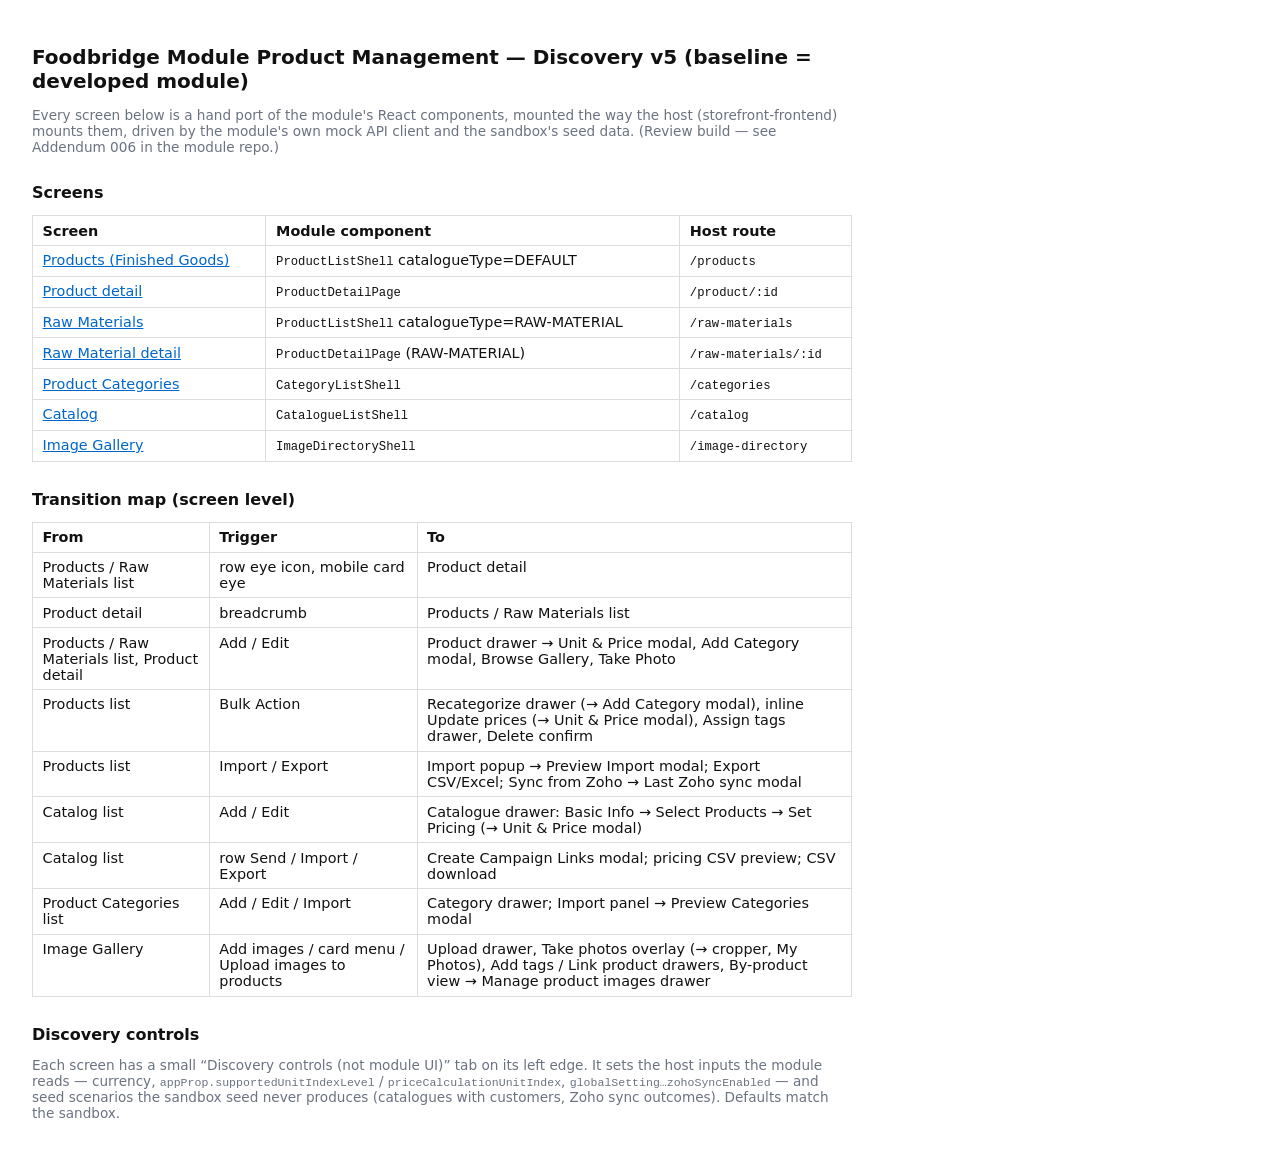
==== index.html @ 8fc2faf2 "Discovery v5 review build" ====
<!doctype html>
<!--
  DISCOVERY WIRING — Foodbridge Module Product Management (v5 baseline, Addendum 006)
  ---------------------------------------------------------------------------------
  This file is the WIRING only — the hub + transition map. It holds NO screen content;
  screens live in screens/. v5 reproduces the DEVELOPED module (development/frontend/src)
  screen for screen, so the next discovery loop starts from what ships.
  Rules:
  - HTML/CSS/vanilla JS only. No framework, no build step at view time. assets/pm-core.js
    and assets/module.css are generated snapshots of the module's own logic/styles
    (discovery/tools/build-assets.mjs) — regenerate, don't hand-edit.
  - Open through a static server (seed-data/seed.json is fetched):
      cd discovery && python -m http.server 4190   →   http://127.0.0.1:4190/
  - Data: seed-data/seed.json (the sandbox's own fixtures, dumped by tools/dump-seed.mjs).
  - Parity with the module is checked by tools/parity.mjs against `npm run sandbox`.
  - Disposable. When accepted, snapshot screens/ + assets/ + index.html + seed-data into
    versions/v5/. Nothing here is imported by development/.
-->
<html lang="en">
<head>
  <meta charset="UTF-8" />
  <meta name="viewport" content="width=device-width, initial-scale=1.0" />
  <title>Product Management Discovery</title>
  <style>
    :root { color-scheme: light dark; }
    body { font-family: system-ui, sans-serif; margin: 0; padding: 2rem; max-width: 820px; background: #fff; color: #111; }
    @media (prefers-color-scheme: dark) { body { background: #111827; color: #f3f4f6; } th, td { border-color: #374151 !important; } a { color: #60a5fa !important; } }
    h1 { font-size: 1.25rem; }
    h2 { font-size: 1rem; margin-top: 1.75rem; }
    .note { color: #6b7280; font-size: 0.85rem; }
    a { color: #06c; }
    table { border-collapse: collapse; width: 100%; font-size: 0.9rem; }
    th, td { border: 1px solid #ddd; padding: 0.4rem 0.6rem; text-align: left; vertical-align: top; }
    code { font-size: 0.85em; }
  </style>
</head>
<body>
  <h1>Foodbridge Module Product Management — Discovery v5 (baseline = developed module)</h1>
  <p class="note">Every screen below is a hand port of the module's React components, mounted the way the host
  (storefront-frontend) mounts them, driven by the module's own mock API client and the sandbox's seed data.
  (Review build — see Addendum 006 in the module repo.)</p>

  <h2>Screens</h2>
  <table>
    <tr><th>Screen</th><th>Module component</th><th>Host route</th></tr>
    <tr><td><a href="screens/products-list.html">Products (Finished Goods)</a></td><td><code>ProductListShell</code> catalogueType=DEFAULT</td><td><code>/products</code></td></tr>
    <tr><td><a href="screens/product-detail.html?id=sb-2">Product detail</a></td><td><code>ProductDetailPage</code></td><td><code>/product/:id</code></td></tr>
    <tr><td><a href="screens/raw-materials-list.html">Raw Materials</a></td><td><code>ProductListShell</code> catalogueType=RAW-MATERIAL</td><td><code>/raw-materials</code></td></tr>
    <tr><td><a href="screens/product-detail.html?type=raw&amp;id=rm-1">Raw Material detail</a></td><td><code>ProductDetailPage</code> (RAW-MATERIAL)</td><td><code>/raw-materials/:id</code></td></tr>
    <tr><td><a href="screens/category-list.html">Product Categories</a></td><td><code>CategoryListShell</code></td><td><code>/categories</code></td></tr>
    <tr><td><a href="screens/catalogue-list.html">Catalog</a></td><td><code>CatalogueListShell</code></td><td><code>/catalog</code></td></tr>
    <tr><td><a href="screens/image-gallery.html">Image Gallery</a></td><td><code>ImageDirectoryShell</code></td><td><code>/image-directory</code></td></tr>
  </table>

  <h2>Transition map (screen level)</h2>
  <table>
    <tr><th>From</th><th>Trigger</th><th>To</th></tr>
    <tr><td>Products / Raw Materials list</td><td>row eye icon, mobile card eye</td><td>Product detail</td></tr>
    <tr><td>Product detail</td><td>breadcrumb</td><td>Products / Raw Materials list</td></tr>
    <tr><td>Products / Raw Materials list, Product detail</td><td>Add / Edit</td><td>Product drawer → Unit &amp; Price modal, Add Category modal, Browse Gallery, Take Photo</td></tr>
    <tr><td>Products list</td><td>Bulk Action</td><td>Recategorize drawer (→ Add Category modal), inline Update prices (→ Unit &amp; Price modal), Assign tags drawer, Delete confirm</td></tr>
    <tr><td>Products list</td><td>Import / Export</td><td>Import popup → Preview Import modal; Export CSV/Excel; Sync from Zoho → Last Zoho sync modal</td></tr>
    <tr><td>Catalog list</td><td>Add / Edit</td><td>Catalogue drawer: Basic Info → Select Products → Set Pricing (→ Unit &amp; Price modal)</td></tr>
    <tr><td>Catalog list</td><td>row Send / Import / Export</td><td>Create Campaign Links modal; pricing CSV preview; CSV download</td></tr>
    <tr><td>Product Categories list</td><td>Add / Edit / Import</td><td>Category drawer; Import panel → Preview Categories modal</td></tr>
    <tr><td>Image Gallery</td><td>Add images / card menu / Upload images to products</td><td>Upload drawer, Take photos overlay (→ cropper, My Photos), Add tags / Link product drawers, By-product view → Manage product images drawer</td></tr>
  </table>

  <h2>Discovery controls</h2>
  <p class="note">Each screen has a small “Discovery controls (not module UI)” tab on its left edge. It sets the host inputs the
  module reads — currency, <code>appProp.supportedUnitIndexLevel</code> / <code>priceCalculationUnitIndex</code>,
  <code>globalSetting…zohoSyncEnabled</code> — and seed scenarios the sandbox seed never produces (catalogues with customers,
  Zoho sync outcomes). Defaults match the sandbox.</p>
</body>
</html>
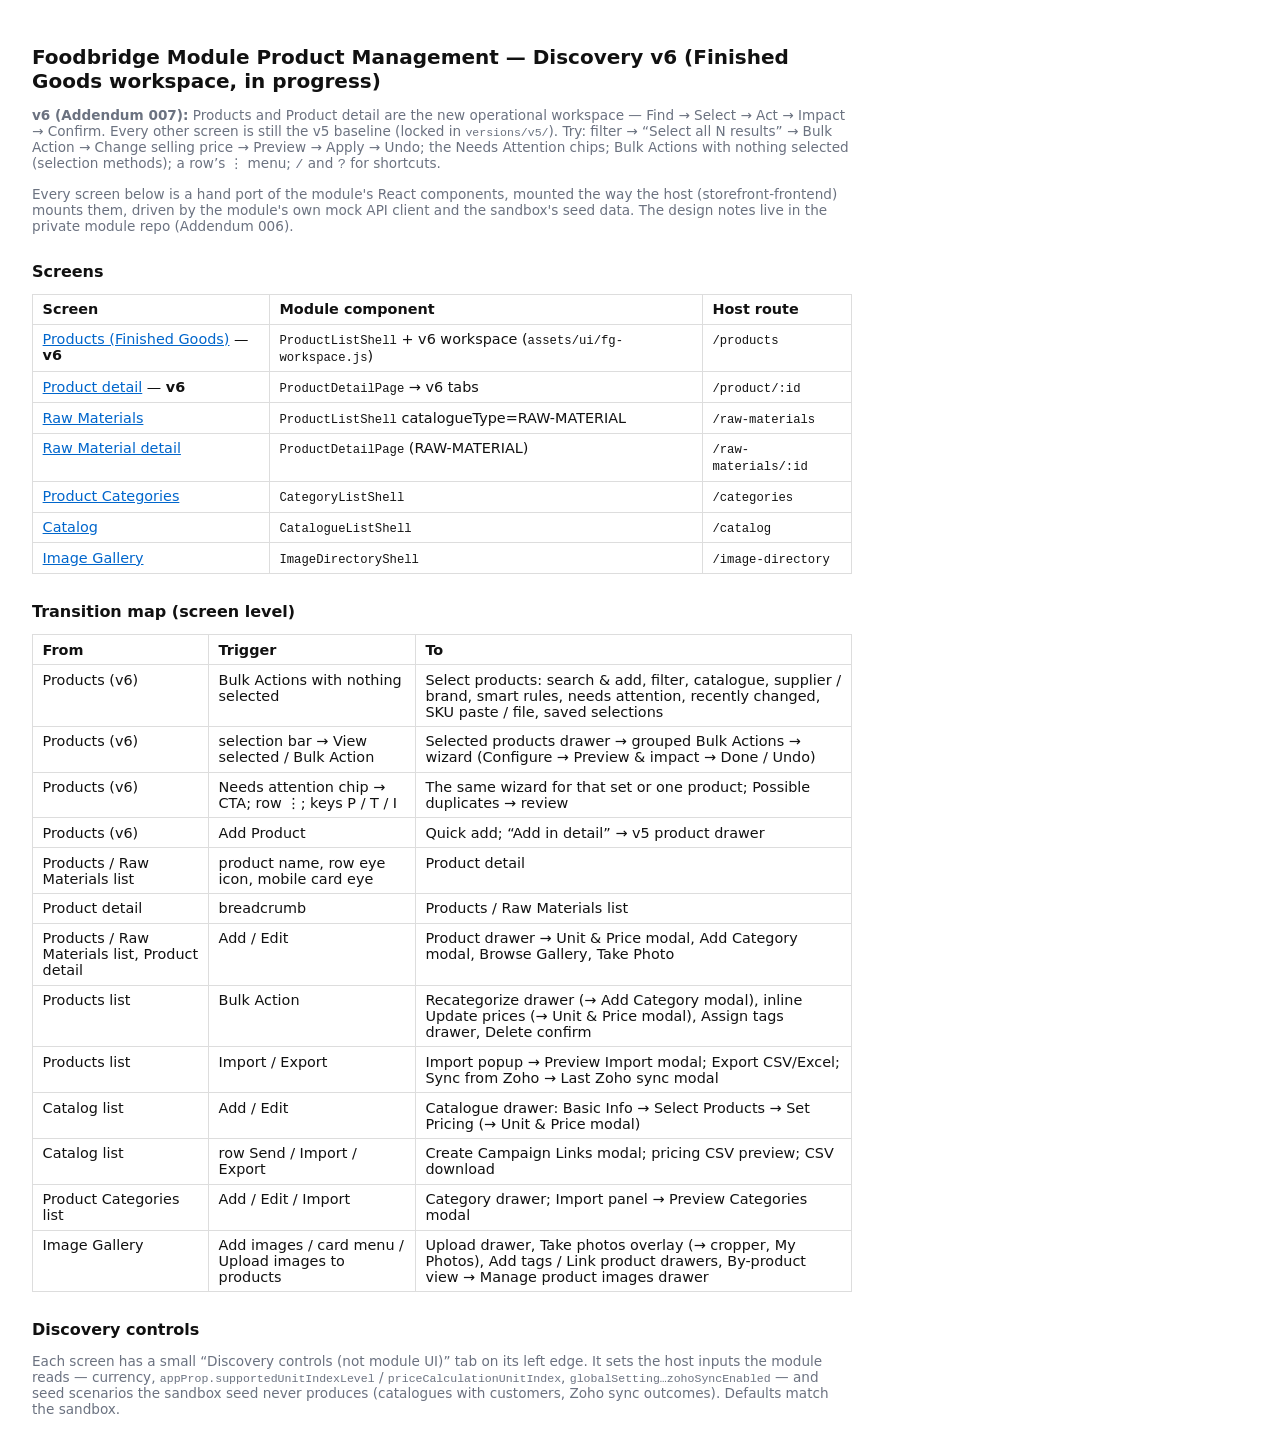
==== commit 5715f2cd: "Discovery v6: Finished Goods operational workspace" ====
--- a/index.html
+++ b/index.html
@@ -35,16 +35,20 @@
   </style>
 </head>
 <body>
-  <h1>Foodbridge Module Product Management — Discovery v5 (baseline = developed module)</h1>
+  <h1>Foodbridge Module Product Management — Discovery v6 (Finished Goods workspace, in progress)</h1>
+  <p class="note"><b>v6 (Addendum 007):</b> Products and Product detail are the new operational workspace —
+  Find → Select → Act → Impact → Confirm. Every other screen is still the v5 baseline (locked in <code>versions/v5/</code>).
+  Try: filter → “Select all N results” → Bulk Action → Change selling price → Preview → Apply → Undo; the Needs Attention chips;
+  Bulk Actions with nothing selected (selection methods); a row’s ⋮ menu; <kbd>/</kbd> and <kbd>?</kbd> for shortcuts.</p>
   <p class="note">Every screen below is a hand port of the module's React components, mounted the way the host
   (storefront-frontend) mounts them, driven by the module's own mock API client and the sandbox's seed data.
-  (Review build — see Addendum 006 in the module repo.)</p>
+  The design notes live in the private module repo (Addendum 006).</p>
 
   <h2>Screens</h2>
   <table>
     <tr><th>Screen</th><th>Module component</th><th>Host route</th></tr>
-    <tr><td><a href="screens/products-list.html">Products (Finished Goods)</a></td><td><code>ProductListShell</code> catalogueType=DEFAULT</td><td><code>/products</code></td></tr>
-    <tr><td><a href="screens/product-detail.html?id=sb-2">Product detail</a></td><td><code>ProductDetailPage</code></td><td><code>/product/:id</code></td></tr>
+    <tr><td><a href="screens/products-list.html">Products (Finished Goods)</a> — <b>v6</b></td><td><code>ProductListShell</code> + v6 workspace (<code>assets/ui/fg-workspace.js</code>)</td><td><code>/products</code></td></tr>
+    <tr><td><a href="screens/product-detail.html?id=sb-12">Product detail</a> — <b>v6</b></td><td><code>ProductDetailPage</code> → v6 tabs</td><td><code>/product/:id</code></td></tr>
     <tr><td><a href="screens/raw-materials-list.html">Raw Materials</a></td><td><code>ProductListShell</code> catalogueType=RAW-MATERIAL</td><td><code>/raw-materials</code></td></tr>
     <tr><td><a href="screens/product-detail.html?type=raw&amp;id=rm-1">Raw Material detail</a></td><td><code>ProductDetailPage</code> (RAW-MATERIAL)</td><td><code>/raw-materials/:id</code></td></tr>
     <tr><td><a href="screens/category-list.html">Product Categories</a></td><td><code>CategoryListShell</code></td><td><code>/categories</code></td></tr>
@@ -55,7 +59,11 @@
   <h2>Transition map (screen level)</h2>
   <table>
     <tr><th>From</th><th>Trigger</th><th>To</th></tr>
-    <tr><td>Products / Raw Materials list</td><td>row eye icon, mobile card eye</td><td>Product detail</td></tr>
+    <tr><td>Products (v6)</td><td>Bulk Actions with nothing selected</td><td>Select products: search &amp; add, filter, catalogue, supplier / brand, smart rules, needs attention, recently changed, SKU paste / file, saved selections</td></tr>
+    <tr><td>Products (v6)</td><td>selection bar → View selected / Bulk Action</td><td>Selected products drawer → grouped Bulk Actions → wizard (Configure → Preview &amp; impact → Done / Undo)</td></tr>
+    <tr><td>Products (v6)</td><td>Needs attention chip → CTA; row ⋮; keys P / T / I</td><td>The same wizard for that set or one product; Possible duplicates → review</td></tr>
+    <tr><td>Products (v6)</td><td>Add Product</td><td>Quick add; “Add in detail” → v5 product drawer</td></tr>
+    <tr><td>Products / Raw Materials list</td><td>product name, row eye icon, mobile card eye</td><td>Product detail</td></tr>
     <tr><td>Product detail</td><td>breadcrumb</td><td>Products / Raw Materials list</td></tr>
     <tr><td>Products / Raw Materials list, Product detail</td><td>Add / Edit</td><td>Product drawer → Unit &amp; Price modal, Add Category modal, Browse Gallery, Take Photo</td></tr>
     <tr><td>Products list</td><td>Bulk Action</td><td>Recategorize drawer (→ Add Category modal), inline Update prices (→ Unit &amp; Price modal), Assign tags drawer, Delete confirm</td></tr>
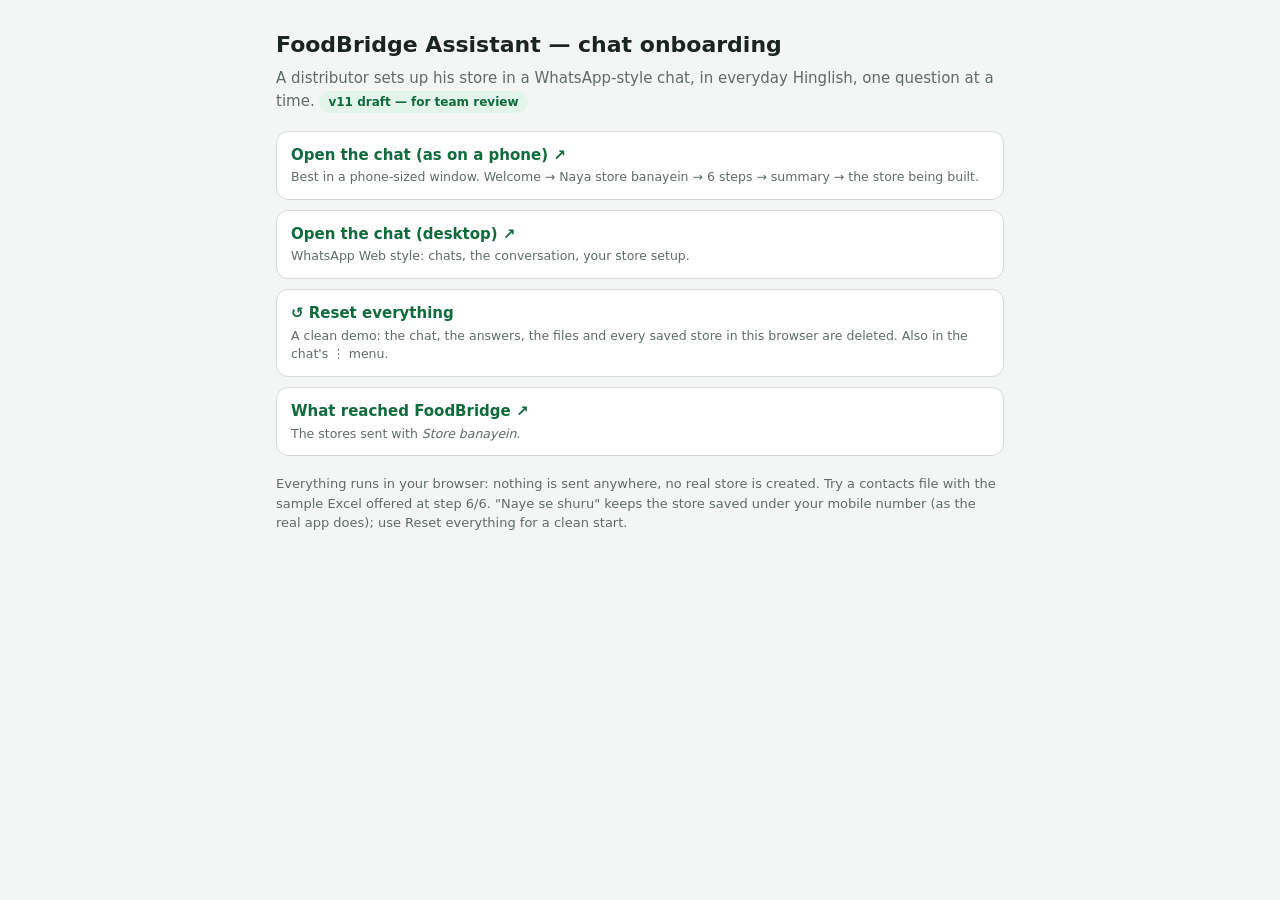
==== commit 348deb08: "Replace the PM discovery with the FoodBridge Assistant chat onboarding discovery (v11 draft) for tea" ====
--- a/index.html
+++ b/index.html
@@ -1,83 +1,40 @@
 <!doctype html>
-<!--
-  DISCOVERY WIRING — Foodbridge Module Product Management (v5 baseline, Addendum 006)
-  ---------------------------------------------------------------------------------
-  This file is the WIRING only — the hub + transition map. It holds NO screen content;
-  screens live in screens/. v5 reproduces the DEVELOPED module (development/frontend/src)
-  screen for screen, so the next discovery loop starts from what ships.
-  Rules:
-  - HTML/CSS/vanilla JS only. No framework, no build step at view time. assets/pm-core.js
-    and assets/module.css are generated snapshots of the module's own logic/styles
-    (discovery/tools/build-assets.mjs) — regenerate, don't hand-edit.
-  - Open through a static server (seed-data/seed.json is fetched):
-      cd discovery && python -m http.server 4190   →   http://127.0.0.1:4190/
-  - Data: seed-data/seed.json (the sandbox's own fixtures, dumped by tools/dump-seed.mjs).
-  - Parity with the module is checked by tools/parity.mjs against `npm run sandbox`.
-  - Disposable. When accepted, snapshot screens/ + assets/ + index.html + seed-data into
-    versions/v5/. Nothing here is imported by development/.
--->
 <html lang="en">
 <head>
-  <meta charset="UTF-8" />
-  <meta name="viewport" content="width=device-width, initial-scale=1.0" />
-  <title>Product Management Discovery</title>
-  <style>
-    :root { color-scheme: light dark; }
-    body { font-family: system-ui, sans-serif; margin: 0; padding: 2rem; max-width: 820px; background: #fff; color: #111; }
-    @media (prefers-color-scheme: dark) { body { background: #111827; color: #f3f4f6; } th, td { border-color: #374151 !important; } a { color: #60a5fa !important; } }
-    h1 { font-size: 1.25rem; }
-    h2 { font-size: 1rem; margin-top: 1.75rem; }
-    .note { color: #6b7280; font-size: 0.85rem; }
-    a { color: #06c; }
-    table { border-collapse: collapse; width: 100%; font-size: 0.9rem; }
-    th, td { border: 1px solid #ddd; padding: 0.4rem 0.6rem; text-align: left; vertical-align: top; }
-    code { font-size: 0.85em; }
-  </style>
+<meta charset="utf-8">
+<meta name="viewport" content="width=device-width, initial-scale=1">
+<title>FoodBridge Assistant Discovery</title>
+<link rel="icon" href="screens/favicon.ico">
+<style>
+:root { --bg: #f4f6f5; --card: #fff; --ink: #1b2420; --mute: #5f6b66; --line: #d5dcd8; --acc: #0f6b3c; --tag: #e3f4ea; }
+@media (prefers-color-scheme: dark) { :root:not([data-theme="light"]) { --bg: #111614; --card: #1a211e; --ink: #e4ebe7; --mute: #9aa7a1; --line: #2c3632; --acc: #8fd6ac; --tag: #183325; } }
+* { box-sizing: border-box; }
+body { margin: 0; background: var(--bg); color: var(--ink); font: 15px/1.5 system-ui, -apple-system, "Segoe UI", Roboto, sans-serif; }
+main { max-width: 760px; margin: 0 auto; padding: 28px 16px 48px; }
+h1 { font-size: 22px; margin: 0 0 6px; }
+.sub { color: var(--mute); margin: 0 0 18px; }
+.tag { display: inline-block; font-size: 12px; font-weight: 700; color: var(--acc); background: var(--tag); padding: 2px 9px; border-radius: 99px; }
+.open { display: grid; gap: 10px; }
+.open a { display: block; background: var(--card); border: 1px solid var(--line); border-radius: 12px; padding: 12px 14px; color: inherit; text-decoration: none; }
+.open a:hover { border-color: var(--acc); }
+.open b { color: var(--acc); }
+.open small { display: block; color: var(--mute); margin-top: 2px; }
+.note { color: var(--mute); font-size: 13px; margin-top: 18px; }
+</style>
 </head>
 <body>
-  <h1>Foodbridge Module Product Management — Discovery v6 (Finished Goods workspace, in progress)</h1>
-  <p class="note"><b>v6 (Addendum 007):</b> Products and Product detail are the new operational workspace —
-  Find → Select → Act → Impact → Confirm. Every other screen is still the v5 baseline (locked in <code>versions/v5/</code>).
-  Try: filter → “Select all N results” → Bulk Action → Change selling price → Preview → Apply → Undo; the Needs Attention chips;
-  Bulk Actions with nothing selected (selection methods); a row’s ⋮ menu; <kbd>/</kbd> and <kbd>?</kbd> for shortcuts.</p>
-  <p class="note">Every screen below is a hand port of the module's React components, mounted the way the host
-  (storefront-frontend) mounts them, driven by the module's own mock API client and the sandbox's seed data.
-  The design notes live in the private module repo (Addendum 006).</p>
-
-  <h2>Screens</h2>
-  <table>
-    <tr><th>Screen</th><th>Module component</th><th>Host route</th></tr>
-    <tr><td><a href="screens/products-list.html">Products (Finished Goods)</a> — <b>v6</b></td><td><code>ProductListShell</code> + v6 workspace (<code>assets/ui/fg-workspace.js</code>)</td><td><code>/products</code></td></tr>
-    <tr><td><a href="screens/product-detail.html?id=sb-12">Product detail</a> — <b>v6</b></td><td><code>ProductDetailPage</code> → v6 tabs</td><td><code>/product/:id</code></td></tr>
-    <tr><td><a href="screens/raw-materials-list.html">Raw Materials</a></td><td><code>ProductListShell</code> catalogueType=RAW-MATERIAL</td><td><code>/raw-materials</code></td></tr>
-    <tr><td><a href="screens/product-detail.html?type=raw&amp;id=rm-1">Raw Material detail</a></td><td><code>ProductDetailPage</code> (RAW-MATERIAL)</td><td><code>/raw-materials/:id</code></td></tr>
-    <tr><td><a href="screens/category-list.html">Product Categories</a></td><td><code>CategoryListShell</code></td><td><code>/categories</code></td></tr>
-    <tr><td><a href="screens/catalogue-list.html">Catalog</a></td><td><code>CatalogueListShell</code></td><td><code>/catalog</code></td></tr>
-    <tr><td><a href="screens/image-gallery.html">Image Gallery</a></td><td><code>ImageDirectoryShell</code></td><td><code>/image-directory</code></td></tr>
-  </table>
-
-  <h2>Transition map (screen level)</h2>
-  <table>
-    <tr><th>From</th><th>Trigger</th><th>To</th></tr>
-    <tr><td>Products (v6)</td><td>Bulk Actions with nothing selected</td><td>Select products: search &amp; add, filter, catalogue, supplier / brand, smart rules, needs attention, recently changed, SKU paste / file, saved selections</td></tr>
-    <tr><td>Products (v6)</td><td>selection bar → View selected / Bulk Action</td><td>Selected products drawer → grouped Bulk Actions → wizard (Configure → Preview &amp; impact → Done / Undo)</td></tr>
-    <tr><td>Products (v6)</td><td>Needs attention chip → CTA; row ⋮; keys P / T / I</td><td>The same wizard for that set or one product; Possible duplicates → review</td></tr>
-    <tr><td>Products (v6)</td><td>Add Product</td><td>Quick add; “Add in detail” → v5 product drawer</td></tr>
-    <tr><td>Products / Raw Materials list</td><td>product name, row eye icon, mobile card eye</td><td>Product detail</td></tr>
-    <tr><td>Product detail</td><td>breadcrumb</td><td>Products / Raw Materials list</td></tr>
-    <tr><td>Products / Raw Materials list, Product detail</td><td>Add / Edit</td><td>Product drawer → Unit &amp; Price modal, Add Category modal, Browse Gallery, Take Photo</td></tr>
-    <tr><td>Products list</td><td>Bulk Action</td><td>Recategorize drawer (→ Add Category modal), inline Update prices (→ Unit &amp; Price modal), Assign tags drawer, Delete confirm</td></tr>
-    <tr><td>Products list</td><td>Import / Export</td><td>Import popup → Preview Import modal; Export CSV/Excel; Sync from Zoho → Last Zoho sync modal</td></tr>
-    <tr><td>Catalog list</td><td>Add / Edit</td><td>Catalogue drawer: Basic Info → Select Products → Set Pricing (→ Unit &amp; Price modal)</td></tr>
-    <tr><td>Catalog list</td><td>row Send / Import / Export</td><td>Create Campaign Links modal; pricing CSV preview; CSV download</td></tr>
-    <tr><td>Product Categories list</td><td>Add / Edit / Import</td><td>Category drawer; Import panel → Preview Categories modal</td></tr>
-    <tr><td>Image Gallery</td><td>Add images / card menu / Upload images to products</td><td>Upload drawer, Take photos overlay (→ cropper, My Photos), Add tags / Link product drawers, By-product view → Manage product images drawer</td></tr>
-  </table>
-
-  <h2>Discovery controls</h2>
-  <p class="note">Each screen has a small “Discovery controls (not module UI)” tab on its left edge. It sets the host inputs the
-  module reads — currency, <code>appProp.supportedUnitIndexLevel</code> / <code>priceCalculationUnitIndex</code>,
-  <code>globalSetting…zohoSyncEnabled</code> — and seed scenarios the sandbox seed never produces (catalogues with customers,
-  Zoho sync outcomes). Defaults match the sandbox.</p>
+<main>
+  <h1>FoodBridge Assistant — chat onboarding</h1>
+  <p class="sub">A distributor sets up his store in a WhatsApp-style chat, in everyday Hinglish, one question at a time.
+    <span class="tag">v11 draft — for team review</span></p>
+  <div class="open">
+    <a href="screens/chat.html?device=phone"><b>Open the chat (as on a phone) ↗</b><small>Best in a phone-sized window. Welcome → Naya store banayein → 6 steps → summary → the store being built.</small></a>
+    <a href="screens/chat.html"><b>Open the chat (desktop) ↗</b><small>WhatsApp Web style: chats, the conversation, your store setup.</small></a>
+    <a href="screens/chat.html?reset"><b>↺ Reset everything</b><small>A clean demo: the chat, the answers, the files and every saved store in this browser are deleted. Also in the chat's ⋮ menu.</small></a>
+    <a href="screens/sent.html"><b>What reached FoodBridge ↗</b><small>The stores sent with <i>Store banayein</i>.</small></a>
+  </div>
+  <p class="note">Everything runs in your browser: nothing is sent anywhere, no real store is created. Try a contacts file with
+    the sample Excel offered at step 6/6. "Naye se shuru" keeps the store saved under your mobile number (as the real app does); use Reset everything for a clean start.</p>
+</main>
 </body>
 </html>
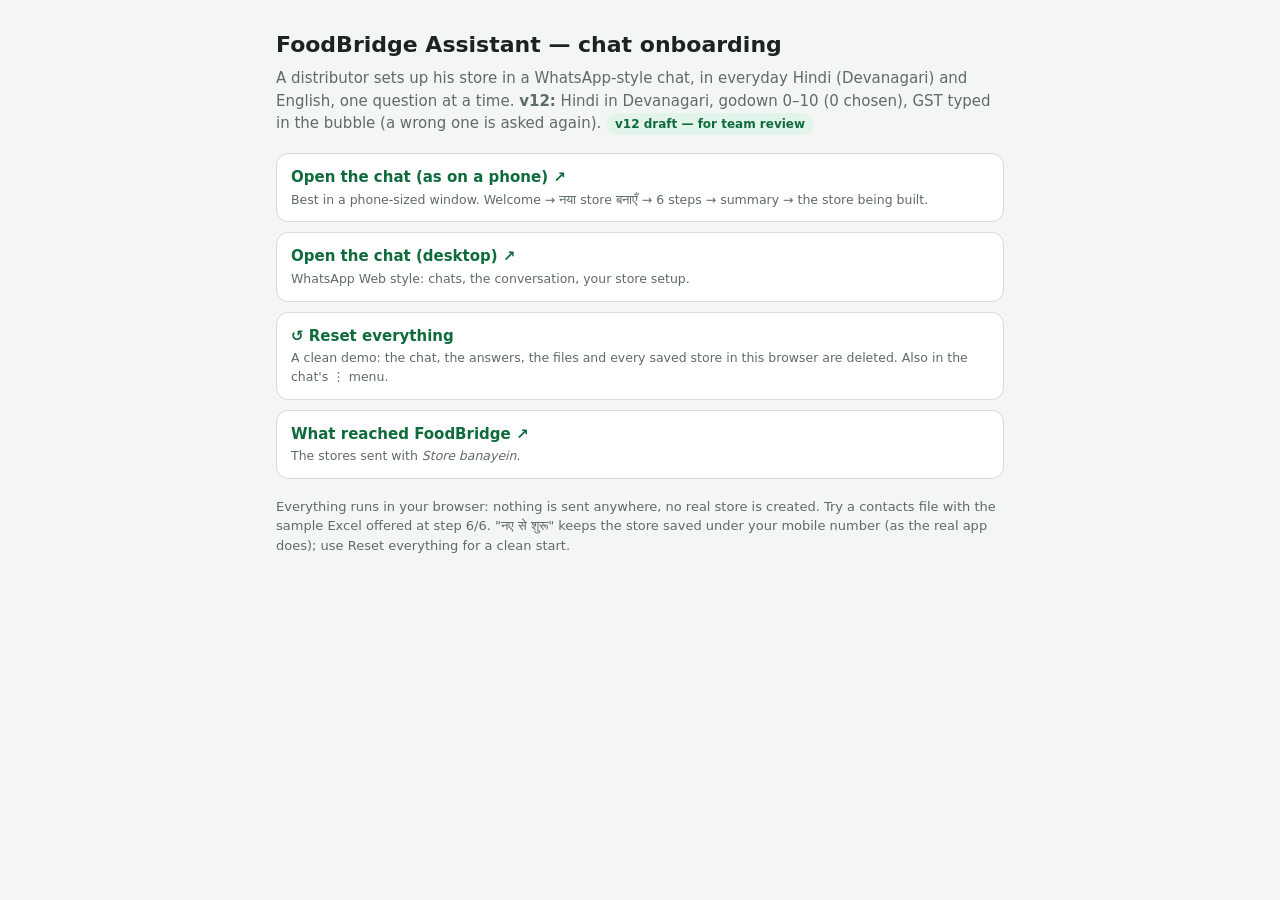
==== commit eed5ceeb: "Chat onboarding discovery v12 draft for team review: Hindi in Devanagari, godown 0–10 (0 chosen), GS" ====
--- a/index.html
+++ b/index.html
@@ -25,16 +25,16 @@
 <body>
 <main>
   <h1>FoodBridge Assistant — chat onboarding</h1>
-  <p class="sub">A distributor sets up his store in a WhatsApp-style chat, in everyday Hinglish, one question at a time.
-    <span class="tag">v11 draft — for team review</span></p>
+  <p class="sub">A distributor sets up his store in a WhatsApp-style chat, in everyday Hindi (Devanagari) and English, one question at a time. <b>v12:</b> Hindi in Devanagari, godown 0–10 (0 chosen), GST typed in the bubble (a wrong one is asked again).
+    <span class="tag">v12 draft — for team review</span></p>
   <div class="open">
-    <a href="screens/chat.html?device=phone"><b>Open the chat (as on a phone) ↗</b><small>Best in a phone-sized window. Welcome → Naya store banayein → 6 steps → summary → the store being built.</small></a>
+    <a href="screens/chat.html?device=phone"><b>Open the chat (as on a phone) ↗</b><small>Best in a phone-sized window. Welcome → नया store बनाएँ → 6 steps → summary → the store being built.</small></a>
     <a href="screens/chat.html"><b>Open the chat (desktop) ↗</b><small>WhatsApp Web style: chats, the conversation, your store setup.</small></a>
     <a href="screens/chat.html?reset"><b>↺ Reset everything</b><small>A clean demo: the chat, the answers, the files and every saved store in this browser are deleted. Also in the chat's ⋮ menu.</small></a>
     <a href="screens/sent.html"><b>What reached FoodBridge ↗</b><small>The stores sent with <i>Store banayein</i>.</small></a>
   </div>
   <p class="note">Everything runs in your browser: nothing is sent anywhere, no real store is created. Try a contacts file with
-    the sample Excel offered at step 6/6. "Naye se shuru" keeps the store saved under your mobile number (as the real app does); use Reset everything for a clean start.</p>
+    the sample Excel offered at step 6/6. "नए से शुरू" keeps the store saved under your mobile number (as the real app does); use Reset everything for a clean start.</p>
 </main>
 </body>
 </html>
